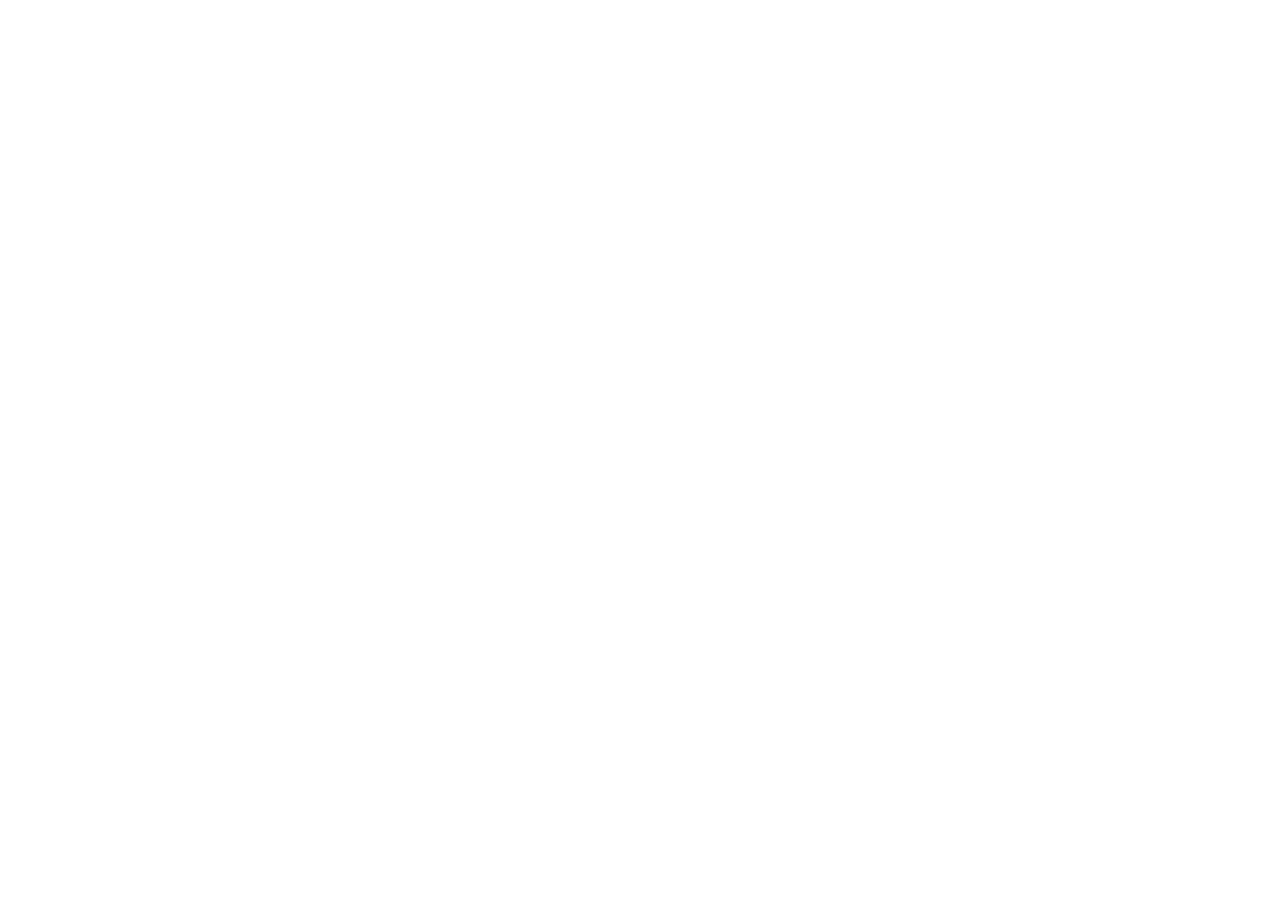
==== htmlcssjs/nft-preview-card-component-main/index.html @ e1a178a3 "pROjeto novo de nft seii la oq paia top na vdd sei la" ====
<!DOCTYPE html>
<html lang="pt-br">
<head>
  <meta charset="UTF-8">
  <meta name="viewport" content="width=device-width, initial-scale=1.0">
  <title>ProjetoNft</title>
  <link rel="stylesheet" href="style.css">
</head>
<body>
  
</body>
</html>
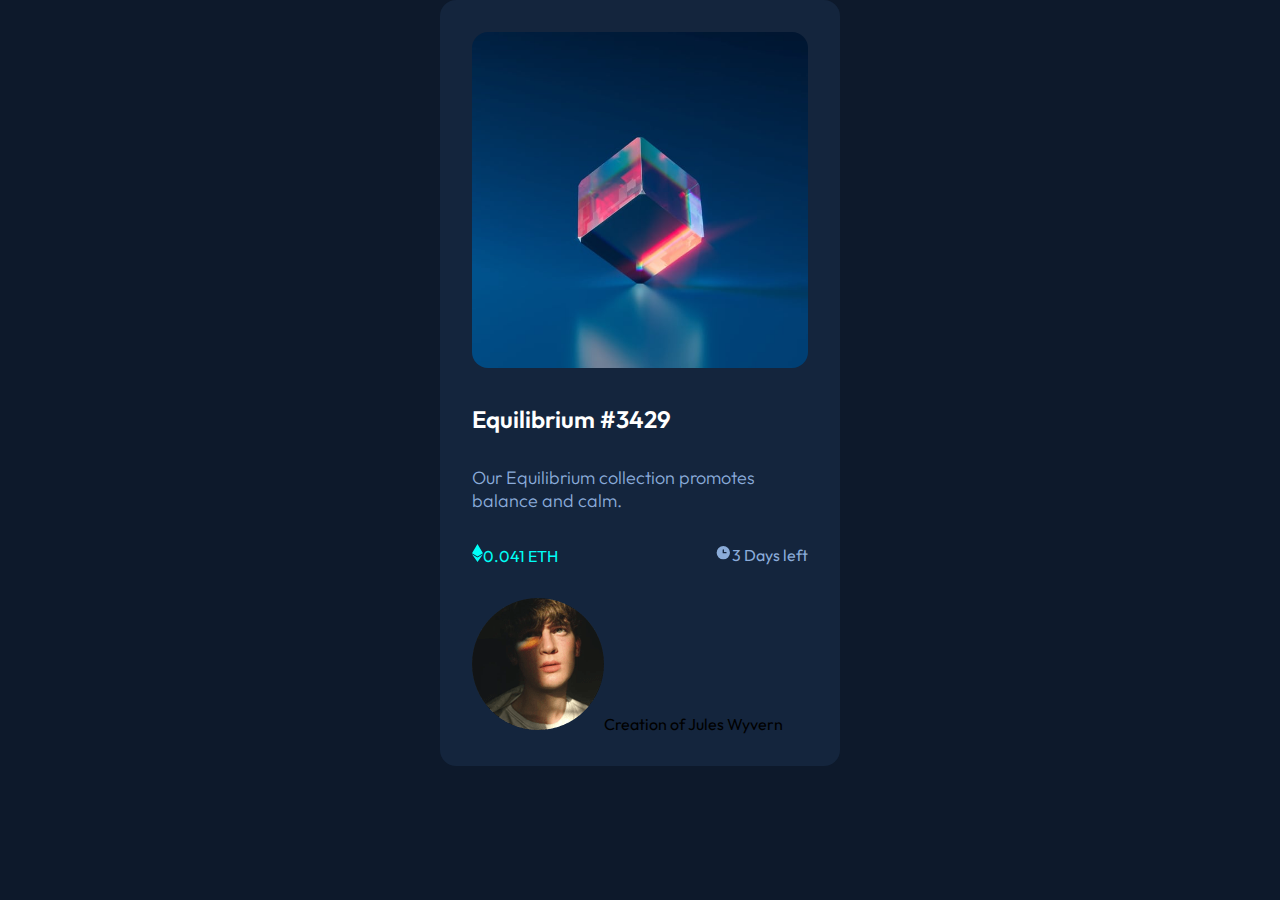
==== commit 9611ea58: "atualizando o projeto do nft la" ====
--- a/htmlcssjs/nft-preview-card-component-main/index.html
+++ b/htmlcssjs/nft-preview-card-component-main/index.html
@@ -4,9 +4,20 @@
   <meta charset="UTF-8">
   <meta name="viewport" content="width=device-width, initial-scale=1.0">
   <title>ProjetoNft</title>
-  <link rel="stylesheet" href="style.css">
+  <link rel="stylesheet" href="estilo/style.css">
 </head>
 <body>
-  
+  <div class="container">
+    <div class="image"><img src="images/image-equilibrium.jpg" alt=""></div>
+    <div class="desc">
+      <h2>Equilibrium #3429</h2>
+      <p>Our Equilibrium collection promotes balance and calm.</p>
+      <div class="promo">
+        <div class="price"><img src="images/icon-ethereum.svg" alt="ethereum">0.041 ETH</div>
+        <div class="time-left"><img src="images/icon-clock.svg" alt="clock">3 Days left</div>
+      </div>
+      <div class="creator"><img src="images/image-avatar.png" alt="">Creation of Jules Wyvern</div>
+    </div>
+  </div>
 </body>
 </html>--- a/htmlcssjs/nft-preview-card-component-main/estilo/style.css
+++ b/htmlcssjs/nft-preview-card-component-main/estilo/style.css
@@ -0,0 +1,64 @@
+@charset "UTF-8";
+
+@import url('https://fonts.googleapis.com/css2?family=Bebas+Neue&family=Dancing+Script:wght@400;500;700&family=Fraunces:opsz,wght@9..144,100;9..144,300;9..144,400;9..144,700&family=Montserrat:wght@500;700&family=Outfit:wght@400;700&family=Passion+One:wght@400;700&family=Red+Hat+Display:wght@500;700;900&family=Sriracha&display=swap');
+
+*{
+    margin: 0;
+    padding: 0;
+    box-sizing: border-box;
+    font-family: "Outfit";
+}
+
+body{
+    background-color: hsl(217, 54%, 11%);
+    min-width: 100vh;
+}
+
+.container{
+    margin: auto auto;
+    justify-content: center;
+    align-items: center;
+    max-width: 400px;
+    border-radius: 1rem;
+    background-color: hsl(216, 50%, 16%);
+    padding: 2rem;
+}
+
+.image{
+}
+
+.image img{
+    border-radius: 1rem;
+    width: 100%;
+}
+
+.desc h2{
+    margin: 2rem 0;
+    color: hsl(0, 0%, 100%);
+    font-weight: 600;
+}
+
+.desc p{
+    font-size: 18px;
+    color: hsl(215, 51%, 70%);
+    font-weight: 300;
+}
+
+.promo{
+    display: flex;
+    justify-content: space-between;
+    margin: 2rem 0;
+}
+
+.price{
+    color: hsl(178, 100%, 50%);
+    font-weight: 400;
+    
+}
+
+.price img{
+}
+
+.time-left{
+    color: hsl(215, 51%, 70%);
+}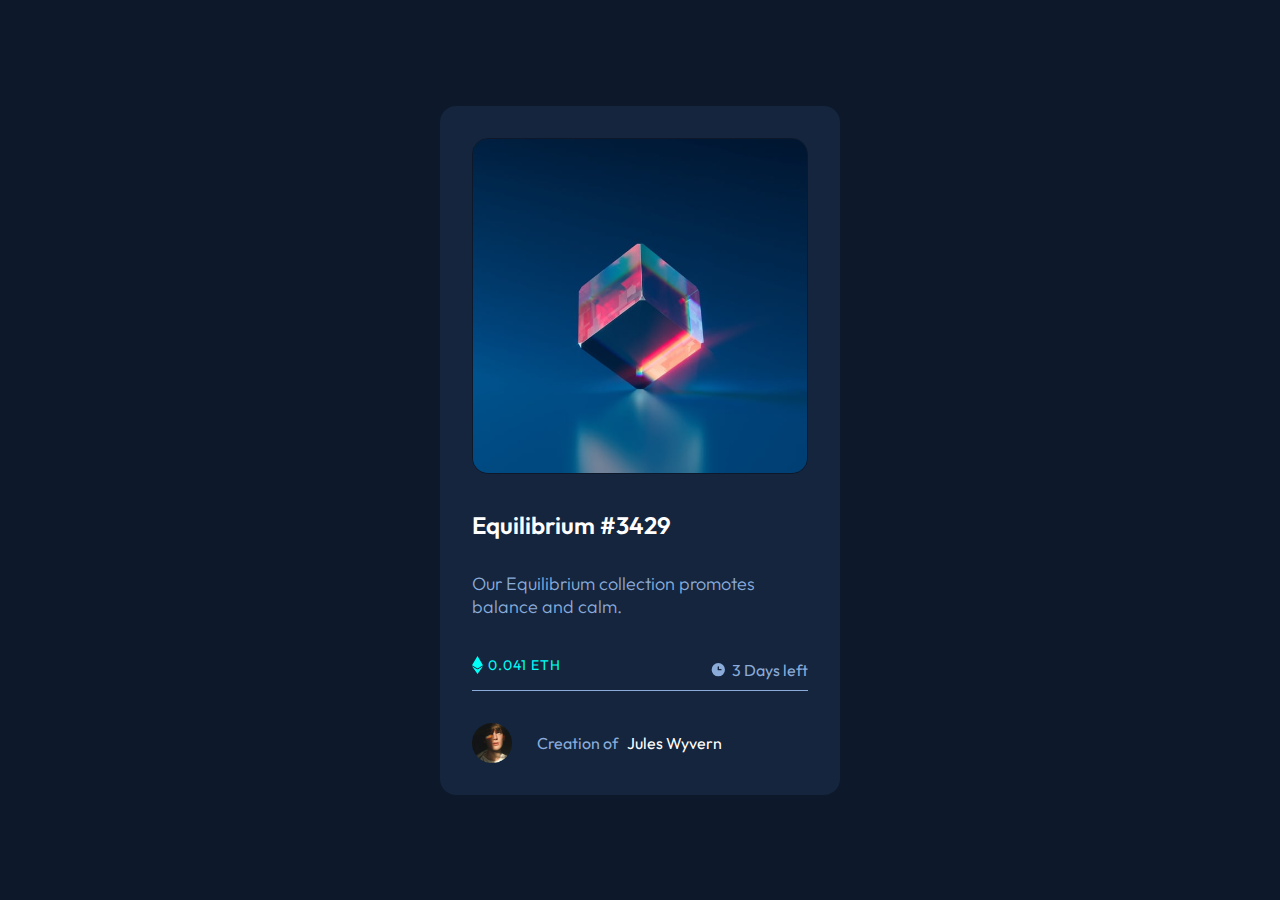
==== commit 323207a9: "fim do projetosafado" ====
--- a/htmlcssjs/nft-preview-card-component-main/index.html
+++ b/htmlcssjs/nft-preview-card-component-main/index.html
@@ -16,7 +16,7 @@
         <div class="price"><img src="images/icon-ethereum.svg" alt="ethereum">0.041 ETH</div>
         <div class="time-left"><img src="images/icon-clock.svg" alt="clock">3 Days left</div>
       </div>
-      <div class="creator"><img src="images/image-avatar.png" alt="">Creation of Jules Wyvern</div>
+      <div class="creator"><img src="images/image-avatar.png" alt="">Creation of <span>Jules Wyvern</span></div>
     </div>
   </div>
 </body>
--- a/htmlcssjs/nft-preview-card-component-main/estilo/style.css
+++ b/htmlcssjs/nft-preview-card-component-main/estilo/style.css
@@ -2,63 +2,105 @@
 
 @import url('https://fonts.googleapis.com/css2?family=Bebas+Neue&family=Dancing+Script:wght@400;500;700&family=Fraunces:opsz,wght@9..144,100;9..144,300;9..144,400;9..144,700&family=Montserrat:wght@500;700&family=Outfit:wght@400;700&family=Passion+One:wght@400;700&family=Red+Hat+Display:wght@500;700;900&family=Sriracha&display=swap');
 
-*{
+* {
     margin: 0;
     padding: 0;
     box-sizing: border-box;
-    font-family: "Outfit";
 }
 
-body{
+body {
     background-color: hsl(217, 54%, 11%);
-    min-width: 100vh;
+    font-family: "Outfit";
+    display: flex;
+    justify-content: center;
+    align-items: center;
+    min-height: 100vh; 
 }
 
-.container{
-    margin: auto auto;
-    justify-content: center;
-    align-items: center;
+.container {
+    min-width: 300px;
     max-width: 400px;
     border-radius: 1rem;
     background-color: hsl(216, 50%, 16%);
     padding: 2rem;
+    width: 100%;
+    margin: 2rem;
 }
 
-.image{
+.image img {
+    border-radius: 1rem;
+    width: 100%;
+    cursor: pointer;
+    border: 1px solid hsl(217, 54%, 11%);
 }
 
-.image img{
-    border-radius: 1rem;
-    width: 100%;
-}
-
-.desc h2{
+.desc h2 {
     margin: 2rem 0;
     color: hsl(0, 0%, 100%);
     font-weight: 600;
+    cursor: pointer;
 }
 
-.desc p{
+.desc p {
     font-size: 18px;
     color: hsl(215, 51%, 70%);
     font-weight: 300;
 }
 
-.promo{
+.promo {
     display: flex;
     justify-content: space-between;
     margin: 2rem 0;
+    border-bottom: 1px solid hsl(215, 51%, 70%);
+    padding-bottom: 10px;
 }
 
-.price{
+.price {
     color: hsl(178, 100%, 50%);
     font-weight: 400;
-    
+    letter-spacing: 1px;
+    font-size: 14px;
+    display: flex;
+    align-items: center;
 }
 
-.price img{
+.price img {
+    padding-right: 5px;
 }
 
-.time-left{
+.time-left {
     color: hsl(215, 51%, 70%);
-}+    display: flex;
+    align-items: center;
+    margin-top: 10px;
+}
+
+.time-left img {
+    padding-right: 5px;
+}
+
+.creator {
+    color: hsl(215, 51%, 70%);
+    display: flex;
+    align-items: center;
+}
+
+.creator span {
+    color: hsl(0, 0%, 100%);
+    padding-left: 9px;
+    cursor: pointer;
+}
+
+.creator img {
+    width: 40px;
+    margin-right: 25px;
+}
+
+
+@media screen and (max-width: 768px) {
+    .container {
+        padding: 1rem;
+        min-width: 300px;
+        max-width: 400px
+    }
+}
